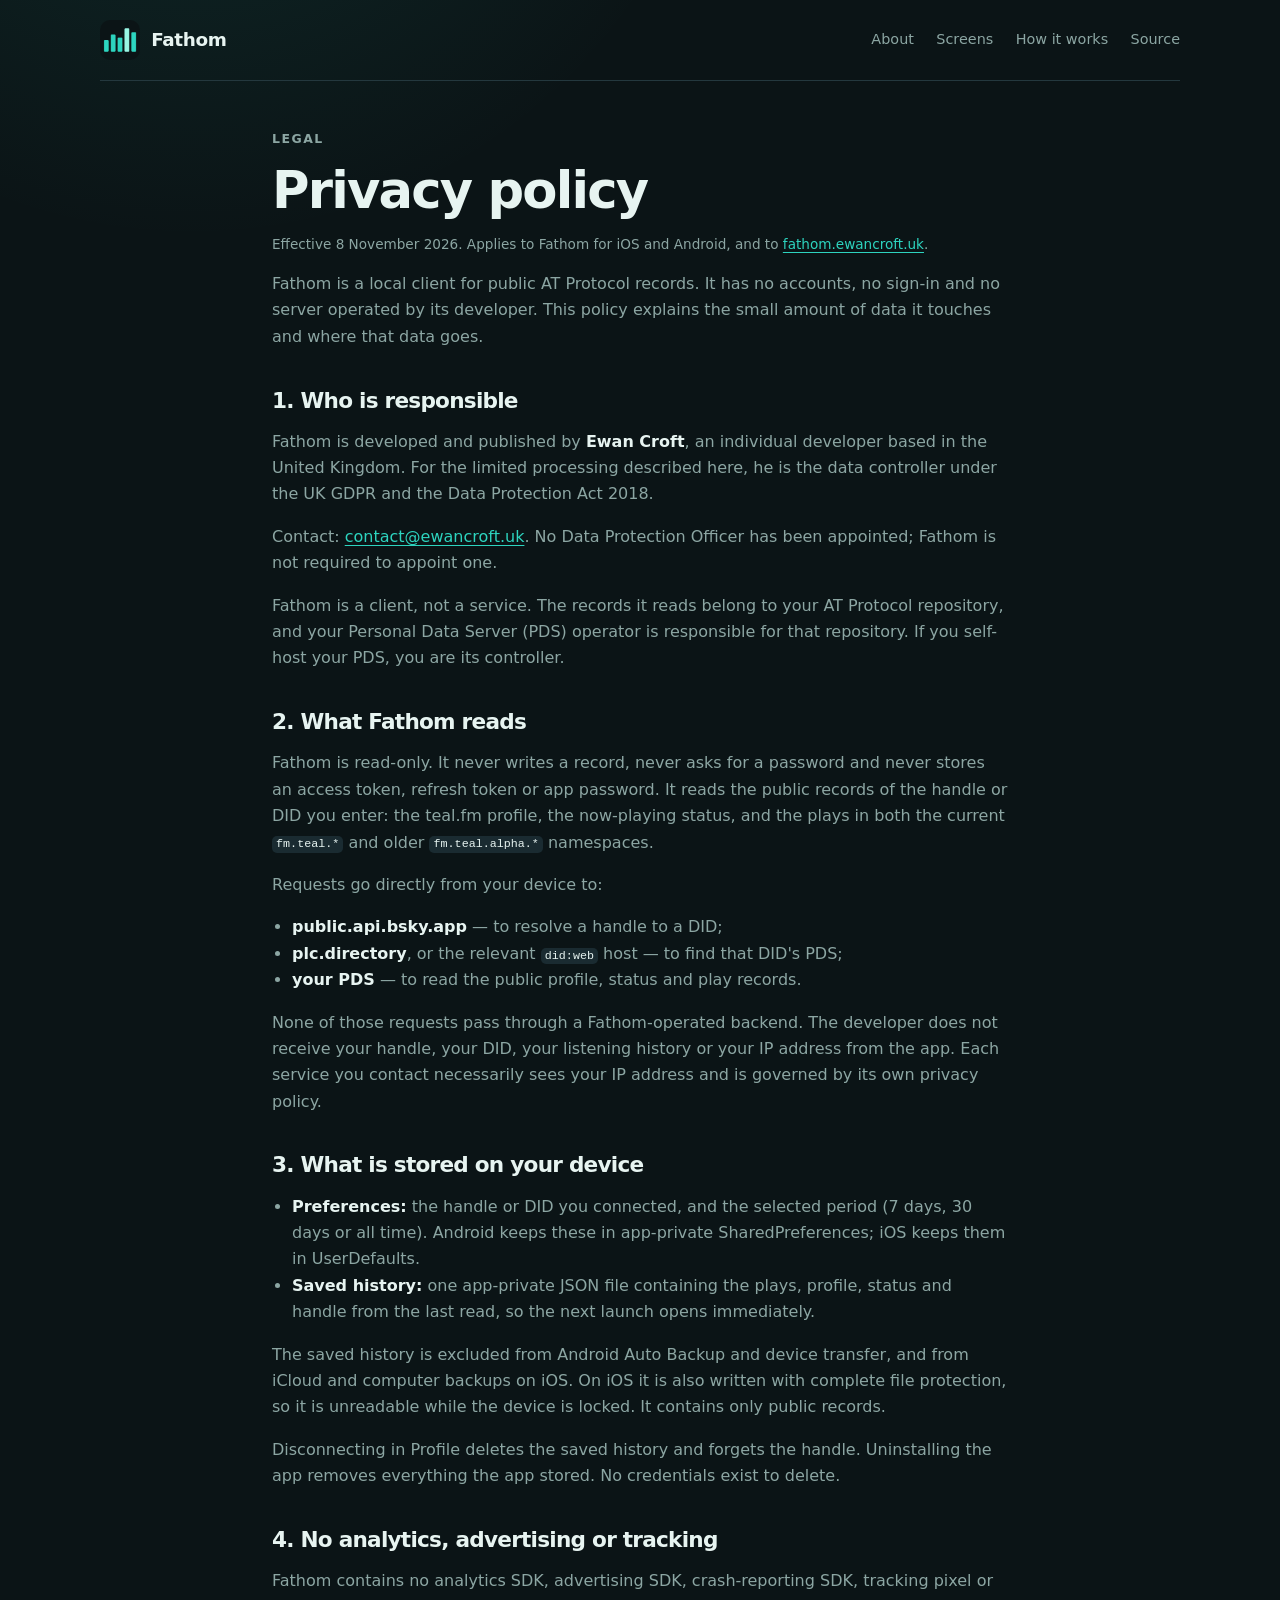
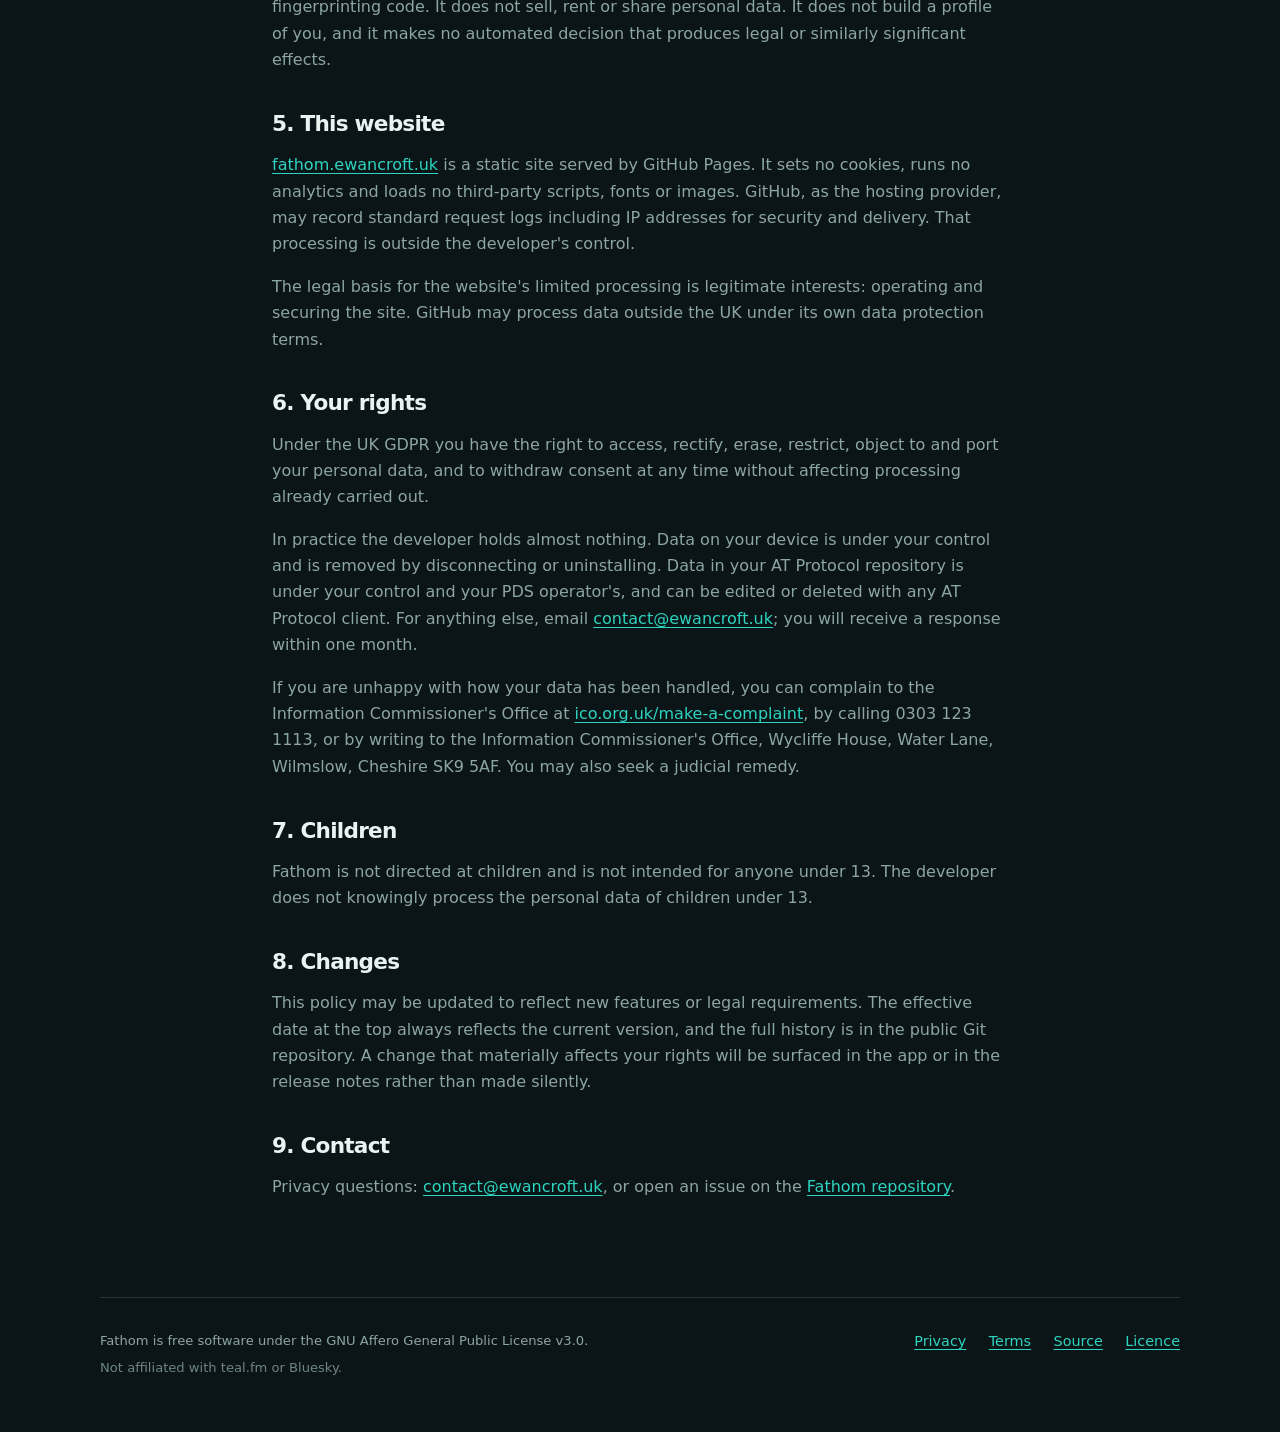
==== website/privacy/index.html @ 02ce4402 "feat(website): publish the landing page and legal documents Add the public site, privacy policy and " ====
<!doctype html>
<html lang="en-GB">
<head>
  <meta charset="utf-8">
  <meta name="viewport" content="width=device-width, initial-scale=1">
  <title>Privacy policy — Fathom</title>
  <meta name="description" content="How Fathom handles public AT Protocol records, local storage and the website.">
  <meta name="theme-color" content="#0b1416">
  <link rel="icon" href="../icon.png" type="image/png">
  <link rel="stylesheet" href="../styles.css">
</head>
<body>
  <a class="skip" href="#main">Skip to content</a>

  <header class="site-header">
    <a class="brand" href="../" aria-label="Fathom home">
      <img src="../icon.png" alt="" width="40" height="40">
      <span>Fathom</span>
    </a>
    <nav aria-label="Primary">
      <a href="../#about">About</a>
      <a href="../#screens">Screens</a>
      <a href="../#figures">How it works</a>
      <a href="https://github.com/ewanc26/fathom">Source</a>
    </nav>
  </header>

  <main id="main" class="legal">
    <p class="eyebrow">Legal</p>
    <h1>Privacy policy</h1>
    <p class="meta">Effective 8 November 2026. Applies to Fathom for iOS and Android, and to <a href="https://fathom.ewancroft.uk">fathom.ewancroft.uk</a>.</p>

    <p>
      Fathom is a local client for public AT Protocol records. It has no
      accounts, no sign-in and no server operated by its developer. This policy
      explains the small amount of data it touches and where that data goes.
    </p>

    <h2>1. Who is responsible</h2>
    <p>
      Fathom is developed and published by <strong>Ewan Croft</strong>, an
      individual developer based in the United Kingdom. For the limited
      processing described here, he is the data controller under the UK GDPR
      and the Data Protection Act 2018.
    </p>
    <p>
      Contact: <a href="mailto:contact@ewancroft.uk">contact@ewancroft.uk</a>.
      No Data Protection Officer has been appointed; Fathom is not required to
      appoint one.
    </p>
    <p>
      Fathom is a client, not a service. The records it reads belong to your
      AT Protocol repository, and your Personal Data Server (PDS) operator is
      responsible for that repository. If you self-host your PDS, you are its
      controller.
    </p>

    <h2>2. What Fathom reads</h2>
    <p>
      Fathom is read-only. It never writes a record, never asks for a password
      and never stores an access token, refresh token or app password. It reads
      the public records of the handle or DID you enter: the teal.fm profile,
      the now-playing status, and the plays in both the current
      <code>fm.teal.*</code> and older <code>fm.teal.alpha.*</code> namespaces.
    </p>
    <p>Requests go directly from your device to:</p>
    <ul>
      <li><strong>public.api.bsky.app</strong> — to resolve a handle to a DID;</li>
      <li><strong>plc.directory</strong>, or the relevant <code>did:web</code> host — to find that DID's PDS;</li>
      <li><strong>your PDS</strong> — to read the public profile, status and play records.</li>
    </ul>
    <p>
      None of those requests pass through a Fathom-operated backend. The
      developer does not receive your handle, your DID, your listening history
      or your IP address from the app. Each service you contact necessarily
      sees your IP address and is governed by its own privacy policy.
    </p>

    <h2>3. What is stored on your device</h2>
    <ul>
      <li>
        <strong>Preferences:</strong> the handle or DID you connected, and the
        selected period (7 days, 30 days or all time). Android keeps these in
        app-private SharedPreferences; iOS keeps them in UserDefaults.
      </li>
      <li>
        <strong>Saved history:</strong> one app-private JSON file containing the
        plays, profile, status and handle from the last read, so the next launch
        opens immediately.
      </li>
    </ul>
    <p>
      The saved history is excluded from Android Auto Backup and device
      transfer, and from iCloud and computer backups on iOS. On iOS it is also
      written with complete file protection, so it is unreadable while the
      device is locked. It contains only public records.
    </p>
    <p>
      Disconnecting in Profile deletes the saved history and forgets the handle.
      Uninstalling the app removes everything the app stored. No credentials
      exist to delete.
    </p>

    <h2>4. No analytics, advertising or tracking</h2>
    <p>
      Fathom contains no analytics SDK, advertising SDK, crash-reporting SDK,
      tracking pixel or fingerprinting code. It does not sell, rent or share
      personal data. It does not build a profile of you, and it makes no
      automated decision that produces legal or similarly significant effects.
    </p>

    <h2>5. This website</h2>
    <p>
      <a href="https://fathom.ewancroft.uk">fathom.ewancroft.uk</a> is a static
      site served by GitHub Pages. It sets no cookies, runs no analytics and
      loads no third-party scripts, fonts or images. GitHub, as the hosting
      provider, may record standard request logs including IP addresses for
      security and delivery. That processing is outside the developer's control.
    </p>
    <p>
      The legal basis for the website's limited processing is legitimate
      interests: operating and securing the site. GitHub may process data
      outside the UK under its own data protection terms.
    </p>

    <h2>6. Your rights</h2>
    <p>
      Under the UK GDPR you have the right to access, rectify, erase, restrict,
      object to and port your personal data, and to withdraw consent at any time
      without affecting processing already carried out.
    </p>
    <p>
      In practice the developer holds almost nothing. Data on your device is
      under your control and is removed by disconnecting or uninstalling. Data
      in your AT Protocol repository is under your control and your PDS
      operator's, and can be edited or deleted with any AT Protocol client. For
      anything else, email
      <a href="mailto:contact@ewancroft.uk">contact@ewancroft.uk</a>; you will
      receive a response within one month.
    </p>
    <p>
      If you are unhappy with how your data has been handled, you can complain
      to the Information Commissioner's Office at
      <a href="https://ico.org.uk/make-a-complaint/">ico.org.uk/make-a-complaint</a>,
      by calling 0303 123 1113, or by writing to the Information Commissioner's
      Office, Wycliffe House, Water Lane, Wilmslow, Cheshire SK9 5AF. You may
      also seek a judicial remedy.
    </p>

    <h2>7. Children</h2>
    <p>
      Fathom is not directed at children and is not intended for anyone under
      13. The developer does not knowingly process the personal data of children
      under 13.
    </p>

    <h2>8. Changes</h2>
    <p>
      This policy may be updated to reflect new features or legal requirements.
      The effective date at the top always reflects the current version, and the
      full history is in the public Git repository. A change that materially
      affects your rights will be surfaced in the app or in the release notes
      rather than made silently.
    </p>

    <h2>9. Contact</h2>
    <p>
      Privacy questions: <a href="mailto:contact@ewancroft.uk">contact@ewancroft.uk</a>,
      or open an issue on the
      <a href="https://github.com/ewanc26/fathom">Fathom repository</a>.
    </p>
  </main>

  <footer class="site-footer">
    <div>
      <p>Fathom is free software under the GNU Affero General Public License v3.0.</p>
      <p class="fine">Not affiliated with teal.fm or Bluesky.</p>
    </div>
    <nav aria-label="Footer">
      <a href="../privacy/">Privacy</a>
      <a href="../terms/">Terms</a>
      <a href="https://github.com/ewanc26/fathom">Source</a>
      <a href="https://github.com/ewanc26/fathom/blob/main/LICENSE">Licence</a>
    </nav>
  </footer>
</body>
</html>
---- website/styles.css ----
:root {
  color-scheme: dark;
  --bg: #0b1416;
  --bg-deep: #071012;
  --surface: #121f24;
  --surface-high: #1a2b31;
  --ink: #e7f4f1;
  --muted: #8ca6a3;
  --teal: #2dd4bf;
  --teal-deep: #0f766e;
  --line: #24383e;
  --max: 1080px;
  --radius: 20px;
}

* {
  box-sizing: border-box;
}

html {
  scroll-behavior: smooth;
}

body {
  margin: 0;
  background:
    radial-gradient(circle at 15% -10%, rgba(45, 212, 191, 0.12), transparent 34rem),
    var(--bg);
  color: var(--ink);
  font-family: ui-sans-serif, system-ui, -apple-system, BlinkMacSystemFont, "Segoe UI", sans-serif;
  line-height: 1.65;
  text-rendering: optimizeLegibility;
}

img {
  max-width: 100%;
  height: auto;
}

a {
  color: var(--teal);
  text-decoration-thickness: 1px;
  text-underline-offset: 0.2em;
}

a:hover {
  color: #99f6e4;
}

:focus-visible {
  outline: 3px solid var(--teal);
  outline-offset: 3px;
  border-radius: 4px;
}

.skip {
  position: absolute;
  left: 1rem;
  top: -4rem;
  padding: 0.5rem 0.75rem;
  background: var(--ink);
  color: var(--bg);
  z-index: 10;
}

.skip:focus {
  top: 1rem;
}

.site-header,
main,
.site-footer {
  width: min(100% - 3rem, var(--max));
  margin-inline: auto;
}

.site-header {
  display: flex;
  align-items: center;
  justify-content: space-between;
  gap: 1.5rem;
  padding-block: 1.25rem;
  border-bottom: 1px solid var(--line);
}

.brand {
  display: inline-flex;
  align-items: center;
  gap: 0.7rem;
  color: var(--ink);
  font-weight: 700;
  font-size: 1.15rem;
  text-decoration: none;
  letter-spacing: -0.02em;
}

.brand img {
  border-radius: 10px;
}

.site-header nav,
.site-footer nav {
  display: flex;
  flex-wrap: wrap;
  gap: 1rem 1.4rem;
  font-size: 0.9rem;
}

.site-header nav a {
  color: var(--muted);
  text-decoration: none;
}

.site-header nav a:hover {
  color: var(--ink);
}

.hero {
  padding-block: clamp(4rem, 10vw, 7rem) clamp(3rem, 8vw, 5rem);
  max-width: 48rem;
}

.eyebrow {
  margin: 0 0 0.75rem;
  color: var(--teal);
  font-size: 0.78rem;
  font-weight: 700;
  letter-spacing: 0.12em;
  text-transform: uppercase;
}

h1,
h2,
h3 {
  line-height: 1.12;
  letter-spacing: -0.035em;
  text-wrap: balance;
}

h1 {
  margin: 0;
  font-size: clamp(2.6rem, 7vw, 5rem);
}

h2 {
  margin: 0;
  font-size: clamp(1.7rem, 3.5vw, 2.7rem);
}

h3 {
  margin: 0 0 0.5rem;
  font-size: 1.12rem;
}

.lede {
  max-width: 42rem;
  margin: 1.4rem 0 0;
  color: var(--muted);
  font-size: clamp(1.05rem, 2vw, 1.25rem);
}

.actions,
.status-links {
  display: flex;
  flex-wrap: wrap;
  gap: 0.75rem;
  margin-top: 1.8rem;
}

.button {
  display: inline-flex;
  align-items: center;
  justify-content: center;
  min-height: 2.9rem;
  padding: 0.65rem 1.15rem;
  border: 1px solid var(--teal);
  border-radius: 999px;
  background: var(--teal);
  color: #042f2e;
  font-weight: 700;
  text-decoration: none;
}

.button:hover {
  background: #99f6e4;
  color: #042f2e;
}

.button.secondary {
  background: transparent;
  color: var(--ink);
  border-color: var(--line);
}

.button.secondary:hover {
  border-color: var(--teal);
}

.note {
  margin-top: 1rem;
  color: var(--muted);
  font-size: 0.85rem;
}

.section {
  padding-block: clamp(3rem, 7vw, 5.5rem);
  border-top: 1px solid var(--line);
}

.section-heading {
  max-width: 40rem;
  margin-bottom: 2rem;
}

.cards {
  display: grid;
  grid-template-columns: repeat(auto-fit, minmax(16rem, 1fr));
  gap: 1rem;
}

.card {
  padding: 1.4rem;
  border: 1px solid var(--line);
  border-radius: var(--radius);
  background: linear-gradient(180deg, var(--surface), var(--bg-deep));
}

.card p {
  margin: 0;
  color: var(--muted);
}

code {
  padding: 0.1em 0.35em;
  border-radius: 5px;
  background: var(--surface-high);
  color: var(--ink);
  font-size: 0.9em;
}

.screens {
  display: grid;
  grid-template-columns: repeat(4, 1fr);
  gap: 1rem;
}

.screens figure {
  margin: 0;
}

.screens img {
  display: block;
  width: 100%;
  border: 1px solid var(--line);
  border-radius: 18px;
  background: var(--surface);
}

.screens figcaption {
  margin-top: 0.5rem;
  color: var(--muted);
  font-size: 0.82rem;
  text-align: center;
}

.status {
  display: flex;
  flex-wrap: wrap;
  align-items: end;
  justify-content: space-between;
  gap: 2rem;
}

.status > div {
  max-width: 42rem;
}

.status p {
  color: var(--muted);
}

.status h2 {
  margin-bottom: 0.9rem;
}

.site-footer {
  display: flex;
  flex-wrap: wrap;
  justify-content: space-between;
  gap: 1.5rem;
  padding-block: 2rem 3rem;
  border-top: 1px solid var(--line);
  color: var(--muted);
  font-size: 0.82rem;
}

.site-footer p {
  margin: 0 0 0.35rem;
}

.fine {
  color: #6f8582;
}

.site-footer nav {
  align-content: start;
}

/* Legal pages */
.legal {
  max-width: 46rem;
  padding-block: 3rem 5rem;
}

.legal h1 {
  font-size: clamp(2rem, 5vw, 3.2rem);
}

.legal h2 {
  margin-top: 2.4rem;
  font-size: 1.35rem;
}

.legal p,
.legal li {
  color: var(--muted);
}

.legal strong {
  color: var(--ink);
}

.legal .meta {
  color: var(--muted);
  font-size: 0.85rem;
}

.legal ul {
  padding-left: 1.25rem;
}

@media (max-width: 760px) {
  .site-header {
    align-items: flex-start;
    flex-direction: column;
    gap: 0.75rem;
  }

  .screens {
    grid-template-columns: repeat(2, 1fr);
  }

  .hero {
    padding-top: 3rem;
  }
}

@media (prefers-reduced-motion: reduce) {
  html {
    scroll-behavior: auto;
  }
}
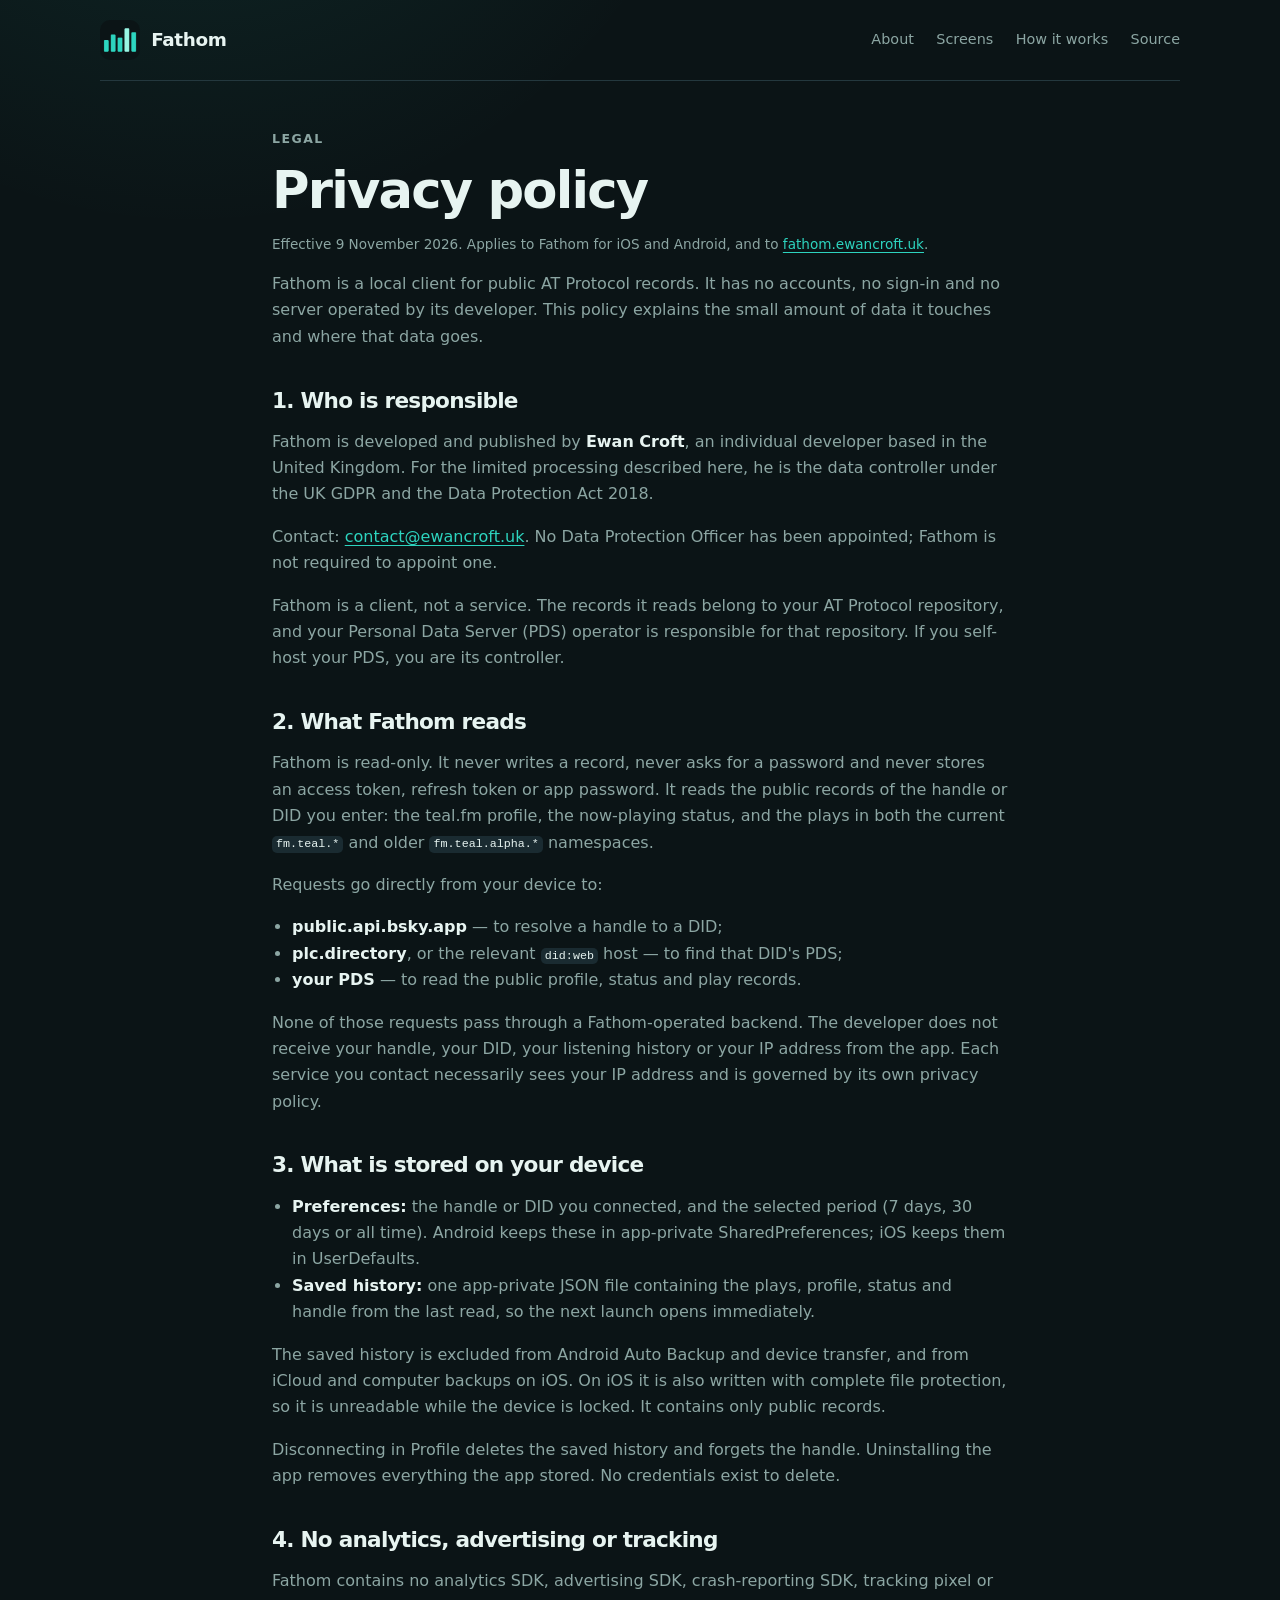
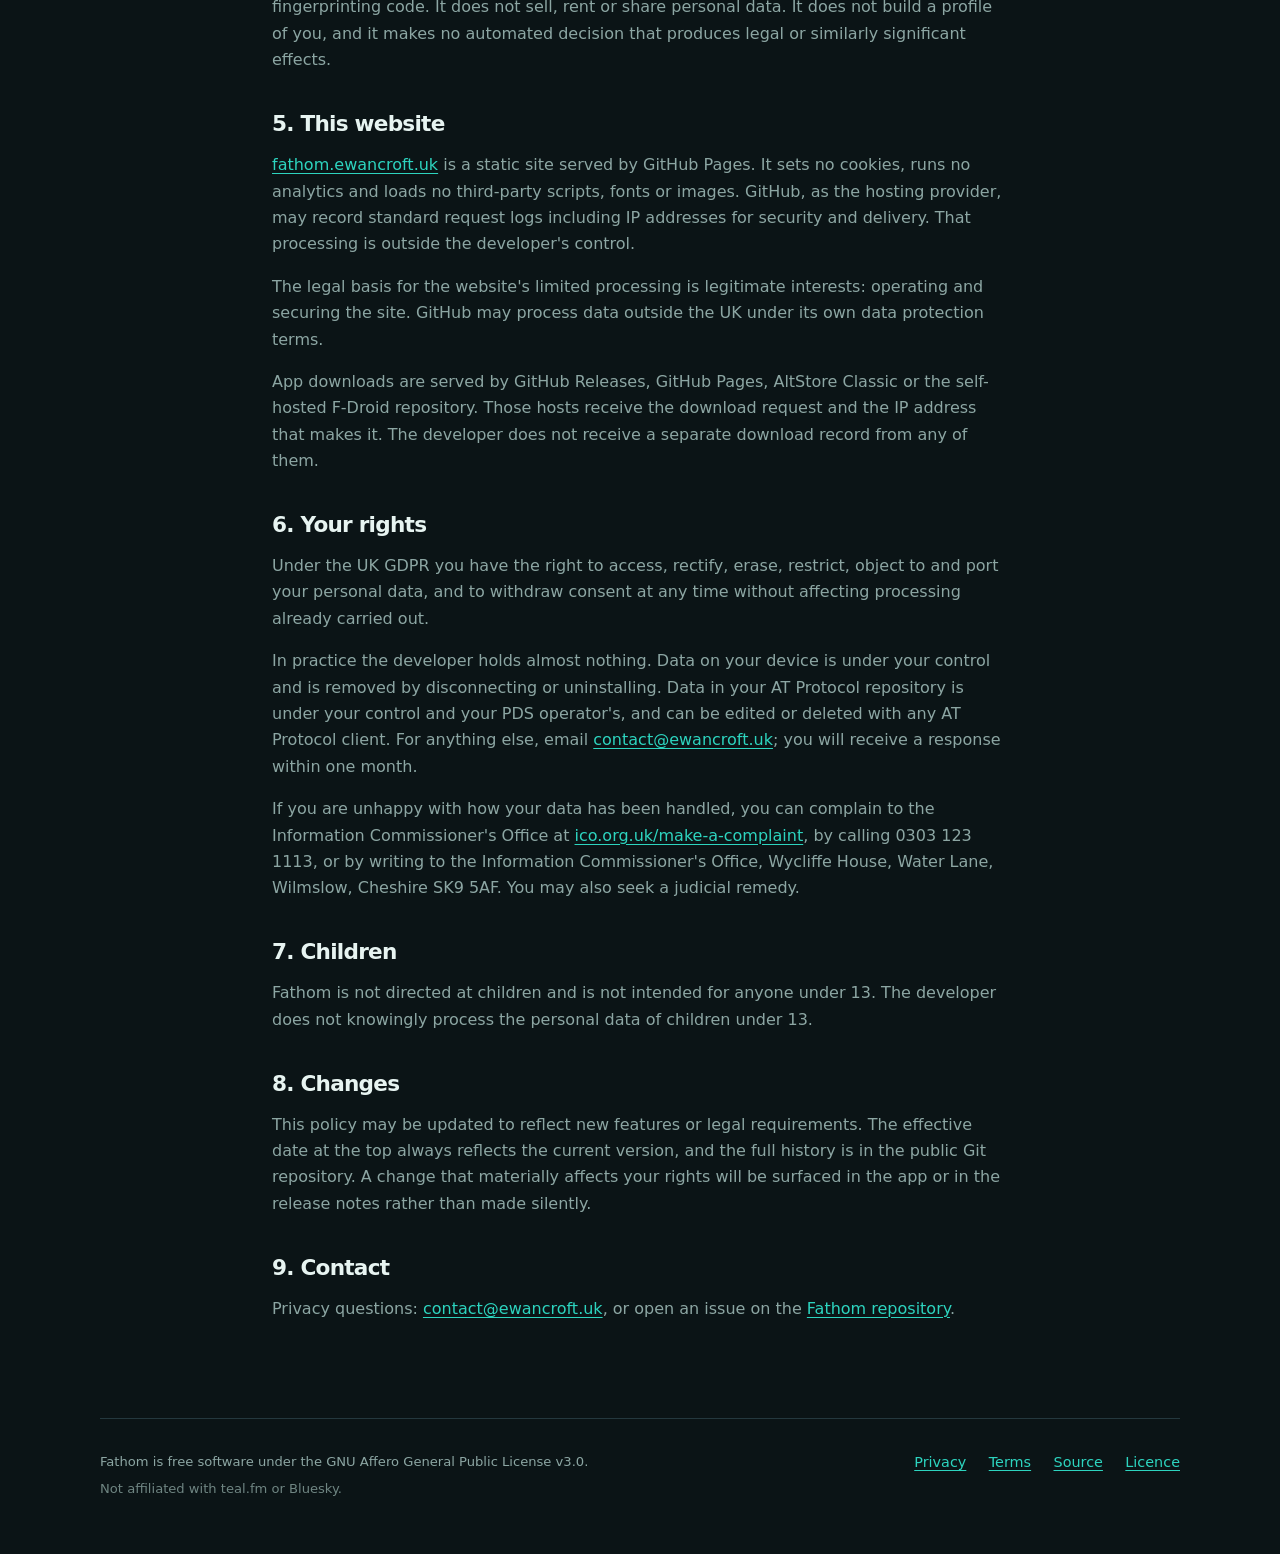
==== commit a4854d9e: "feat(release): add AltStore Classic and F-Droid channels Fathom's first distribution routes are self" ====
--- a/website/privacy/index.html
+++ b/website/privacy/index.html
@@ -28,7 +28,7 @@
   <main id="main" class="legal">
     <p class="eyebrow">Legal</p>
     <h1>Privacy policy</h1>
-    <p class="meta">Effective 8 November 2026. Applies to Fathom for iOS and Android, and to <a href="https://fathom.ewancroft.uk">fathom.ewancroft.uk</a>.</p>
+    <p class="meta">Effective 9 November 2026. Applies to Fathom for iOS and Android, and to <a href="https://fathom.ewancroft.uk">fathom.ewancroft.uk</a>.</p>
 
     <p>
       Fathom is a local client for public AT Protocol records. It has no
@@ -122,6 +122,12 @@
       interests: operating and securing the site. GitHub may process data
       outside the UK under its own data protection terms.
     </p>
+    <p>
+      App downloads are served by GitHub Releases, GitHub Pages, AltStore
+      Classic or the self-hosted F-Droid repository. Those hosts receive the
+      download request and the IP address that makes it. The developer does not
+      receive a separate download record from any of them.
+    </p>
 
     <h2>6. Your rights</h2>
     <p>
--- a/website/styles.css
+++ b/website/styles.css
@@ -230,6 +230,14 @@
   color: var(--muted);
 }
 
+.card .button {
+  margin-top: 1.25rem;
+}
+
+.install-grid {
+  grid-template-columns: repeat(auto-fit, minmax(20rem, 1fr));
+}
+
 code {
   padding: 0.1em 0.35em;
   border-radius: 5px;
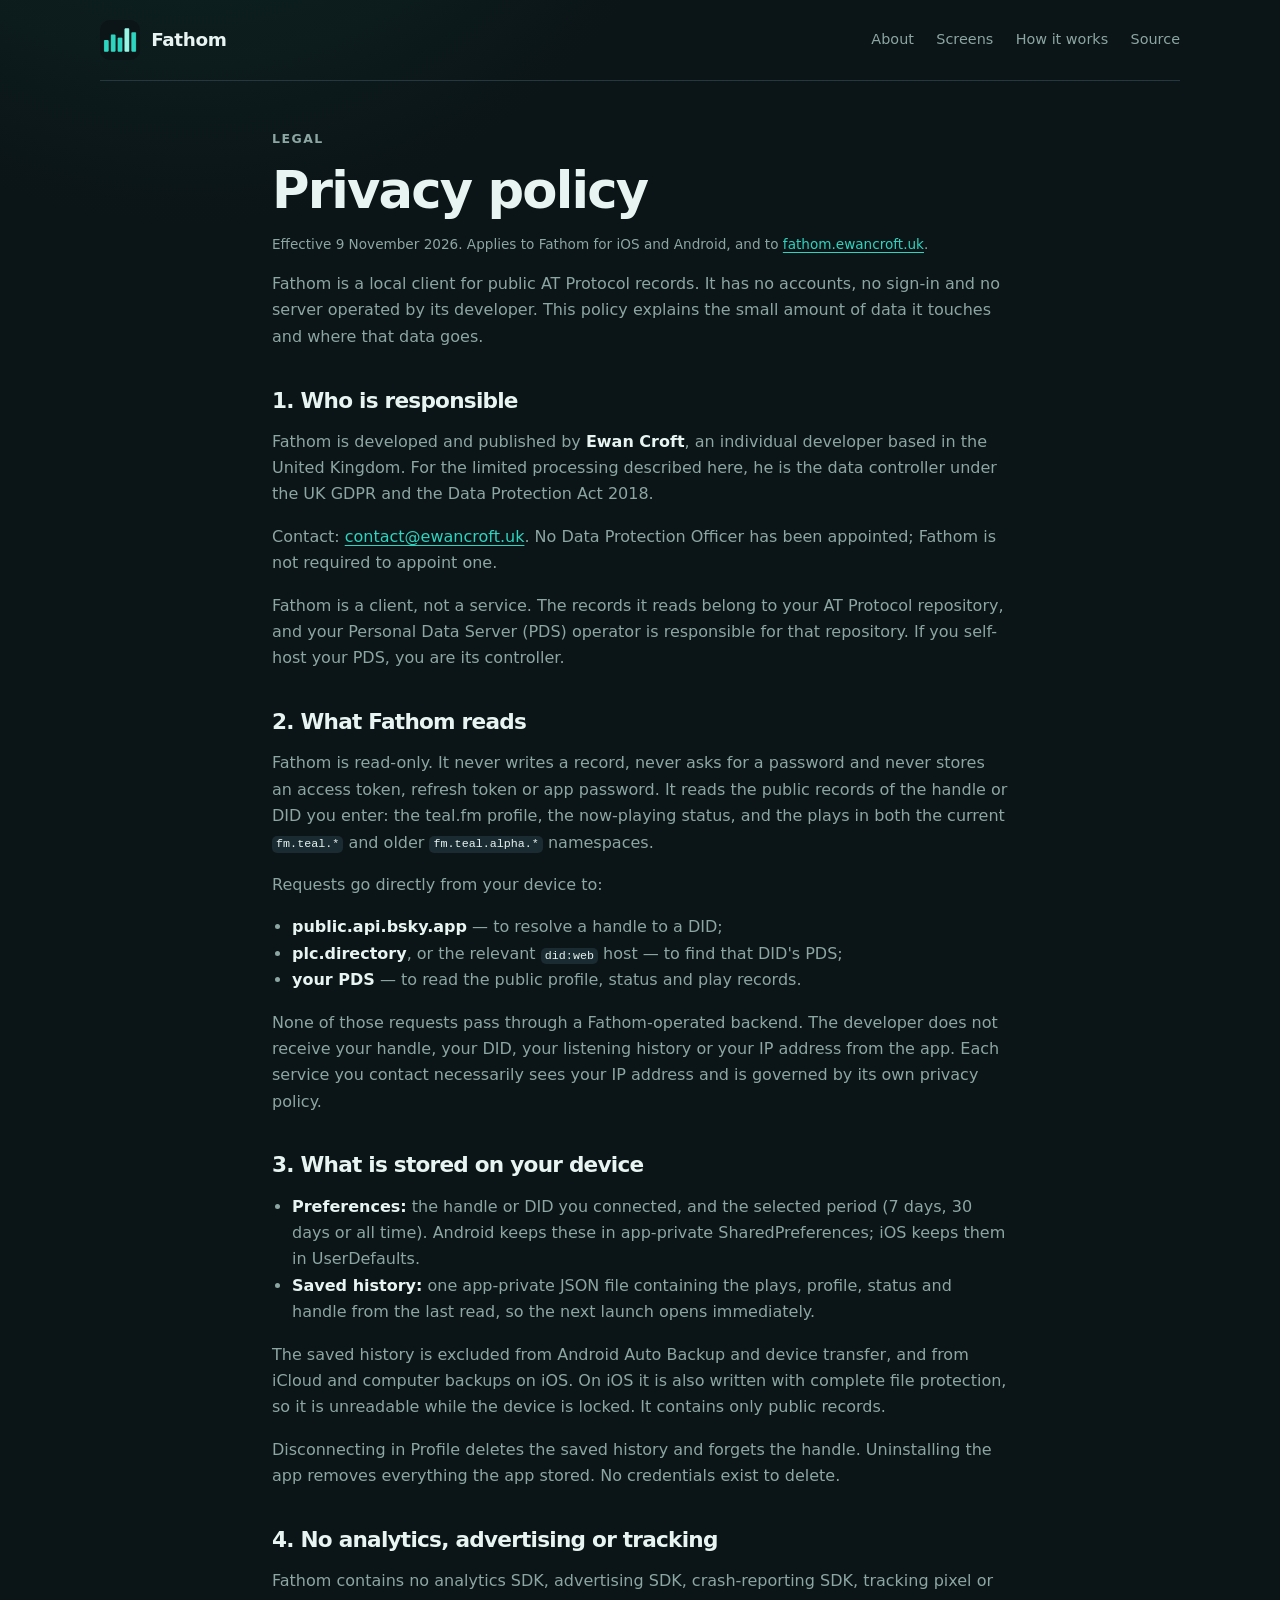
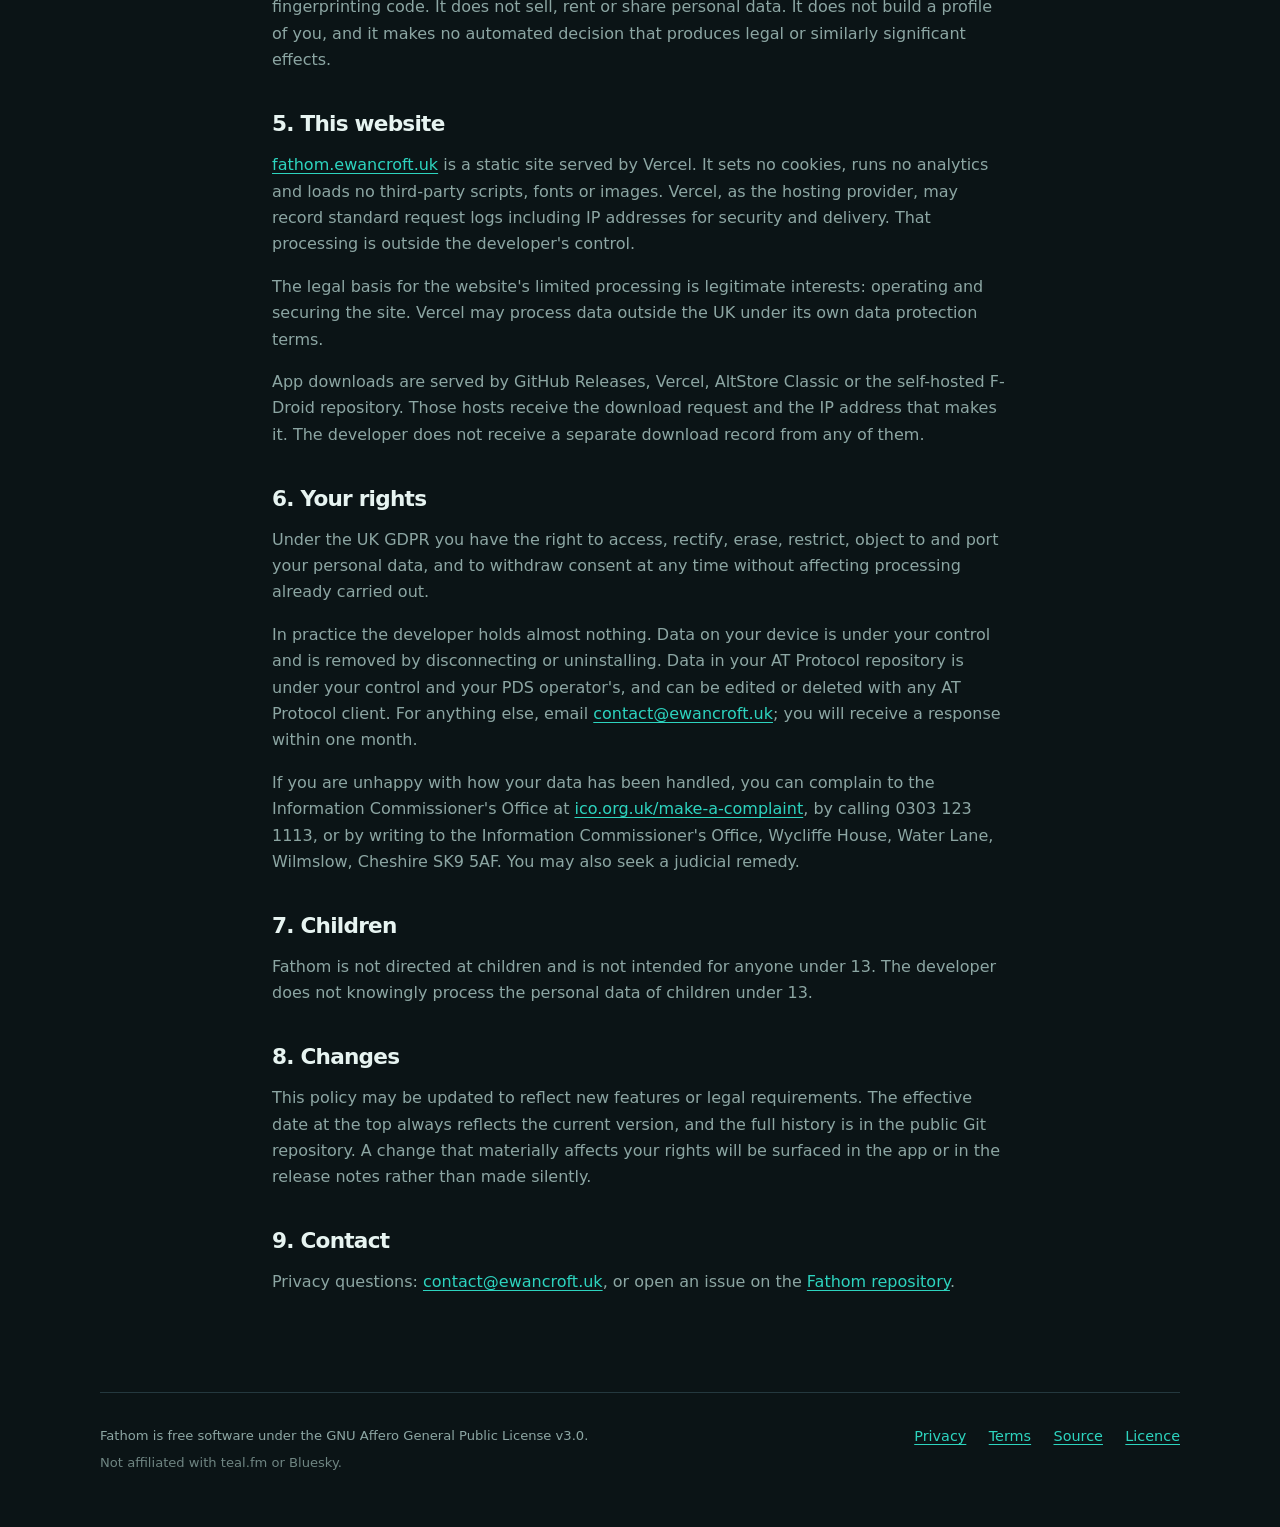
==== commit a36bbf64: "chore(website): deploy Fathom on Vercel" ====
--- a/website/privacy/index.html
+++ b/website/privacy/index.html
@@ -112,21 +112,21 @@
     <h2>5. This website</h2>
     <p>
       <a href="https://fathom.ewancroft.uk">fathom.ewancroft.uk</a> is a static
-      site served by GitHub Pages. It sets no cookies, runs no analytics and
-      loads no third-party scripts, fonts or images. GitHub, as the hosting
-      provider, may record standard request logs including IP addresses for
-      security and delivery. That processing is outside the developer's control.
+      site served by Vercel. It sets no cookies, runs no analytics and loads no
+      third-party scripts, fonts or images. Vercel, as the hosting provider, may
+      record standard request logs including IP addresses for security and
+      delivery. That processing is outside the developer's control.
     </p>
     <p>
       The legal basis for the website's limited processing is legitimate
-      interests: operating and securing the site. GitHub may process data
+      interests: operating and securing the site. Vercel may process data
       outside the UK under its own data protection terms.
     </p>
     <p>
-      App downloads are served by GitHub Releases, GitHub Pages, AltStore
-      Classic or the self-hosted F-Droid repository. Those hosts receive the
-      download request and the IP address that makes it. The developer does not
-      receive a separate download record from any of them.
+      App downloads are served by GitHub Releases, Vercel, AltStore Classic or
+      the self-hosted F-Droid repository. Those hosts receive the download
+      request and the IP address that makes it. The developer does not receive a
+      separate download record from any of them.
     </p>
 
     <h2>6. Your rights</h2>
